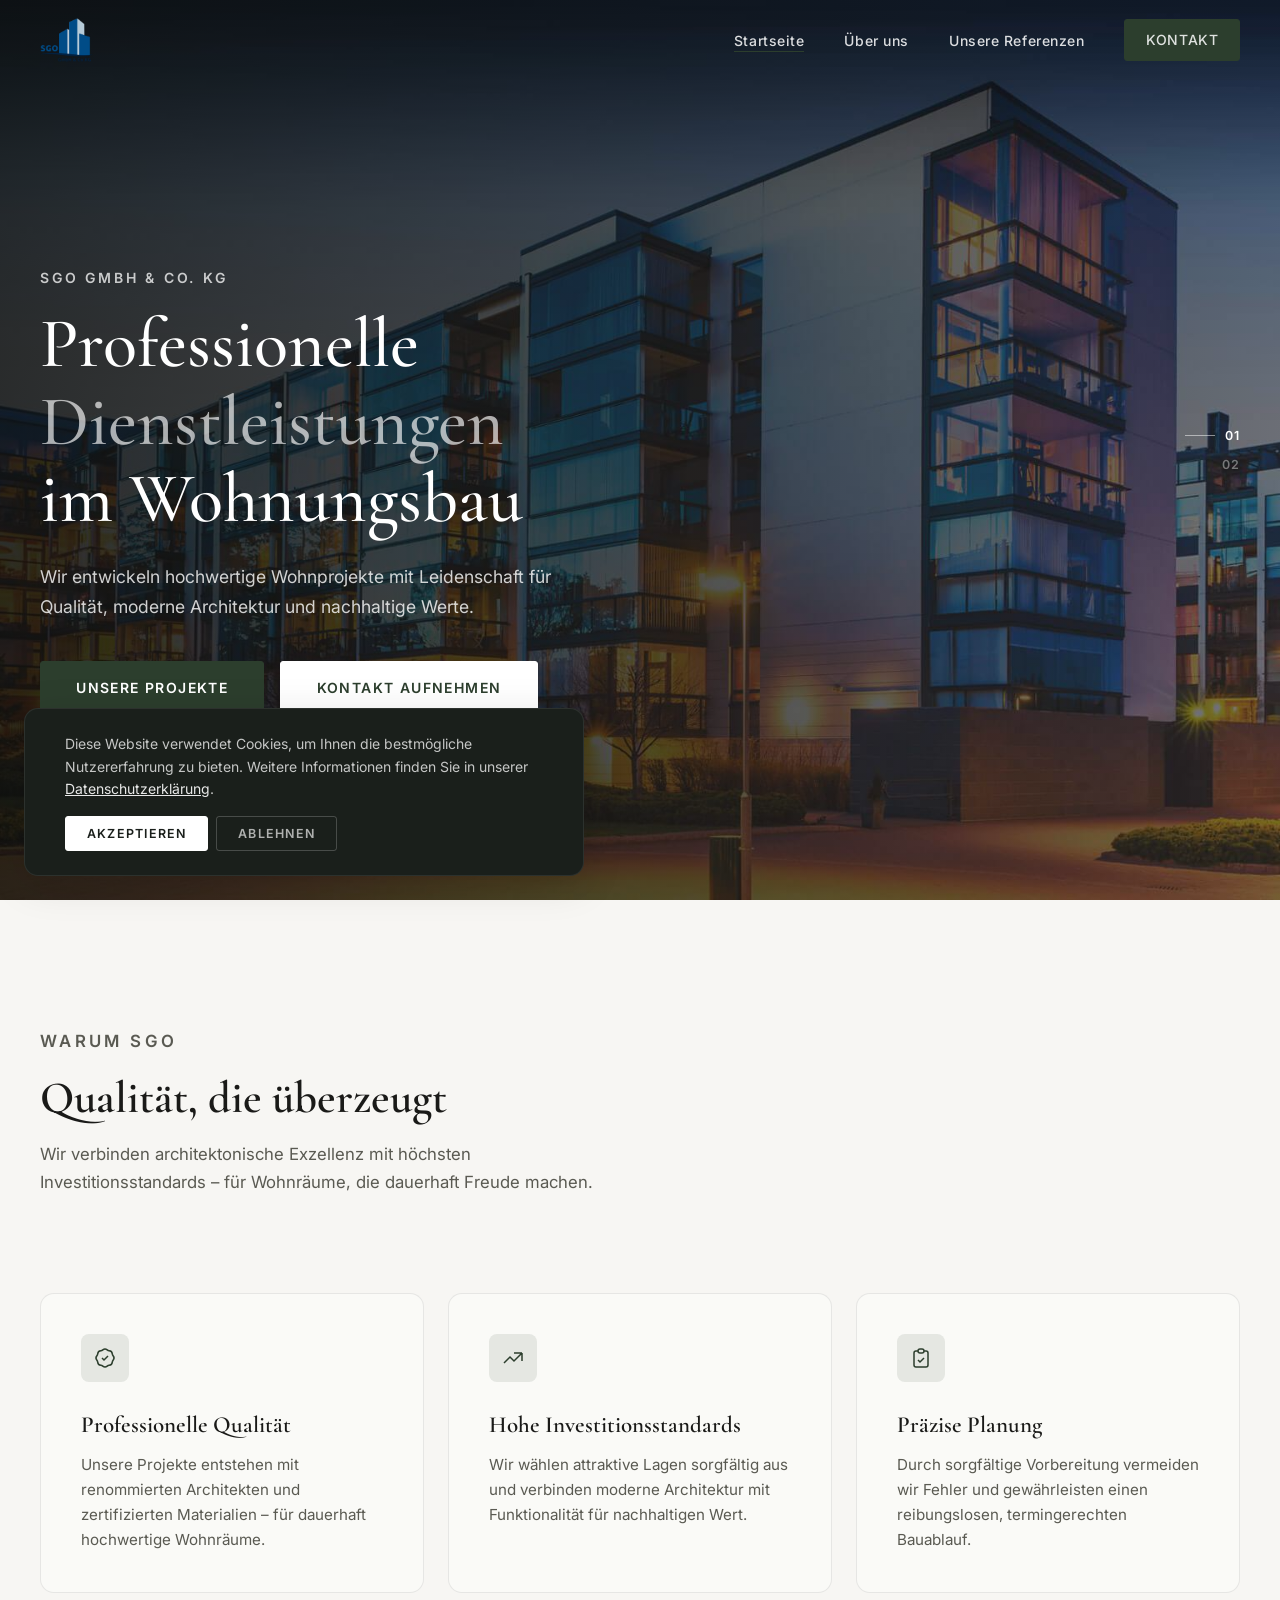
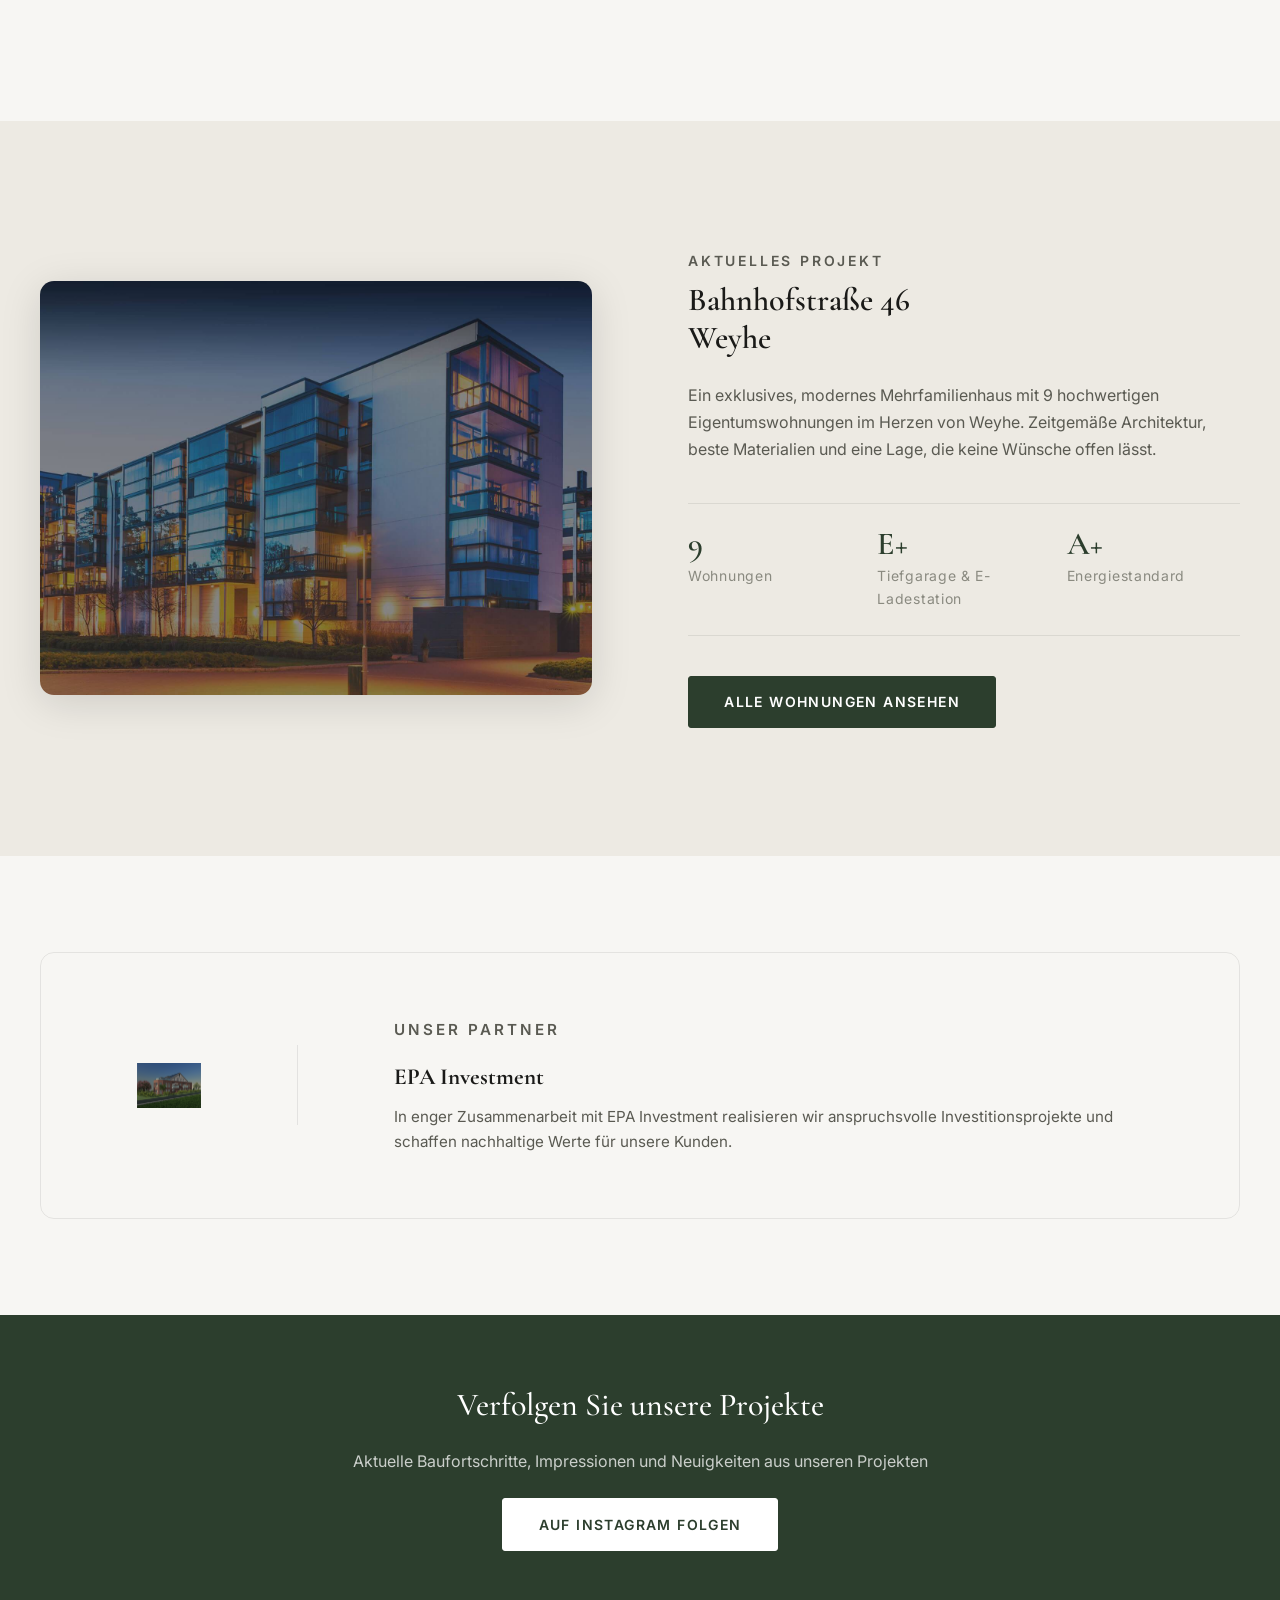
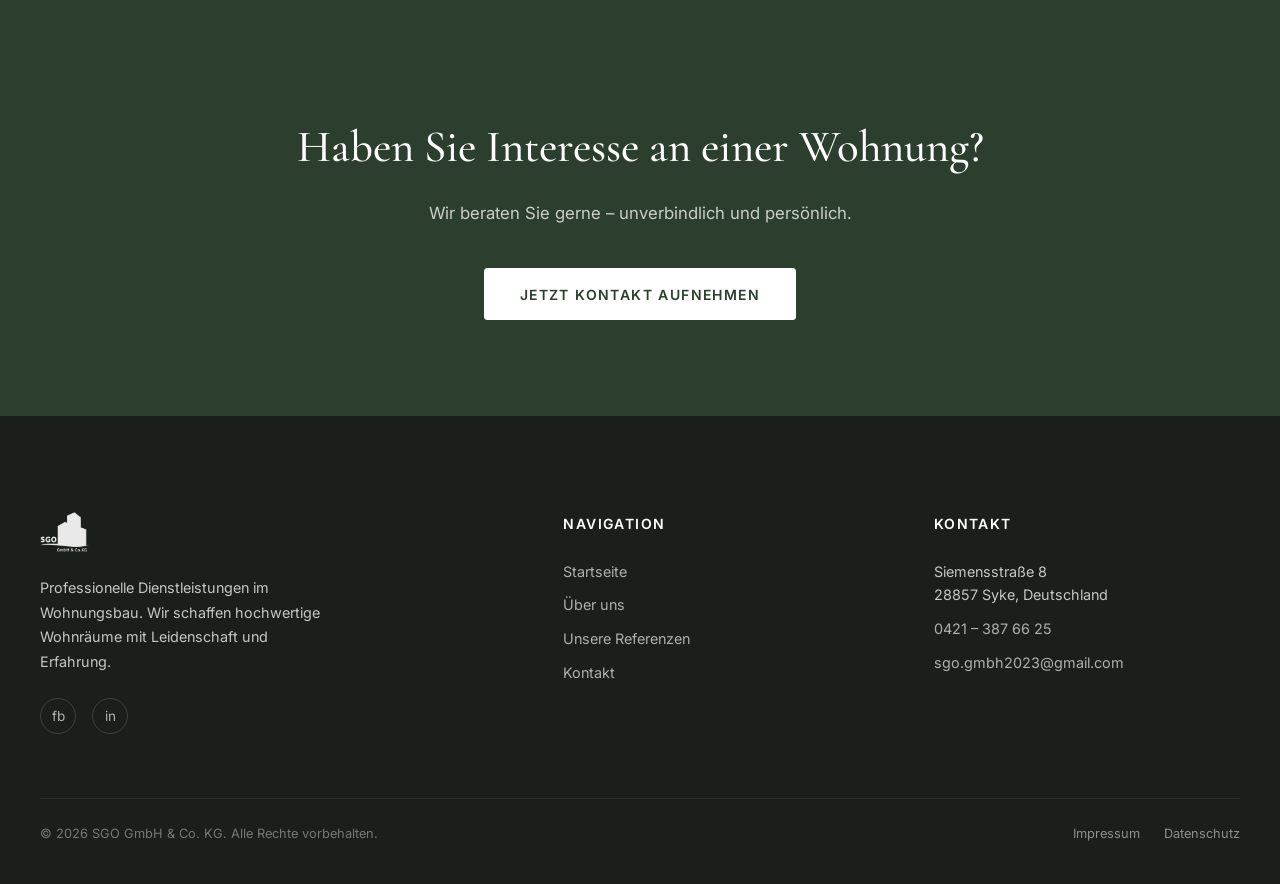
==== index.html @ 07cec940 "init: SGO GmbH static site ready for client preview Migrate WordPress site to HTML/CSS/JS, clean unu" ====
<!DOCTYPE html>
<html lang="de">
<head>
  <meta charset="UTF-8">
  <meta name="viewport" content="width=device-width, initial-scale=1.0">
  <title>SGO GmbH & Co. KG – Professionelle Dienstleistungen im Wohnungsbau</title>
  <meta name="description" content="SGO GmbH & Co. KG – Ihr Partner für professionelle Dienstleistungen im Wohnungsbau. Moderne Wohnprojekte in höchster Qualität. Jetzt informieren.">
  <meta property="og:title" content="SGO GmbH & Co. KG – Wohnungsbau">
  <meta property="og:description" content="Professionelle Dienstleistungen im Wohnungsbau – SGO GmbH & Co. KG aus Syke.">
  <meta property="og:image" content="assets/images/slide-1.jpg">
  <meta property="og:url" content="https://sgogmbh.de/">
  <meta property="og:type" content="website">
  <link rel="preconnect" href="https://fonts.googleapis.com">
  <link rel="preconnect" href="https://fonts.gstatic.com" crossorigin>
  <link href="https://fonts.googleapis.com/css2?family=Cormorant+Garamond:ital,wght@0,400;0,500;0,600;1,400&family=Inter:wght@400;500;600&display=swap" rel="stylesheet">
  <link rel="stylesheet" href="style.css">
</head>
<body>

  <!-- Navigation -->
  <nav class="nav nav--hero" id="nav">
    <div class="nav__inner">
      <a href="index.html" class="nav__logo">
        <img src="assets/logo/sgo-logo.png" alt="SGO GmbH & Co. KG" id="navLogo">
      </a>
      <ul class="nav__links">
        <li><a href="index.html">Startseite</a></li>
        <li><a href="uber-uns.html">Über uns</a></li>
        <li><a href="referenzen.html">Unsere Referenzen</a></li>
        <li><a href="kontakt.html" class="btn btn--primary btn--sm">Kontakt</a></li>
      </ul>
      <button class="nav__burger" id="navBurger" aria-label="Menü öffnen">
        <span></span><span></span><span></span>
      </button>
    </div>
  </nav>

  <!-- Hero -->
  <section class="hero" id="heroSection">
    <div class="hero__slides">
      <div class="hero__slide active">
        <img src="assets/images/slide-1.jpg" alt="SGO GmbH – Wohnungsbau" loading="eager">
      </div>
      <div class="hero__slide">
        <img src="assets/images/slide-2.png" alt="SGO GmbH – Bahnhofstraße 46 Weyhe" loading="eager">
      </div>
    </div>
    <div class="hero__content">
      <p class="eyebrow reveal">SGO GmbH & Co. KG</p>
      <h1 class="reveal reveal--delay-1">Professionelle<br><em>Dienstleistungen</em><br>im Wohnungsbau</h1>
      <p class="hero__sub reveal reveal--delay-2">Wir entwickeln hochwertige Wohnprojekte mit Leidenschaft für Qualität, moderne Architektur und nachhaltige Werte.</p>
      <div class="hero__cta reveal reveal--delay-3">
        <a href="referenzen.html" class="btn btn--primary">Unsere Projekte</a>
        <a href="kontakt.html" class="btn btn--ghost btn--light">Kontakt aufnehmen</a>
      </div>
    </div>
    <div class="hero__slider-nav">
      <div class="hero__slider-row">
        <div class="hero__slider-sep active"></div>
        <button class="hero__slider-btn active" data-slide="0">01</button>
      </div>
      <div class="hero__slider-row">
        <div class="hero__slider-sep"></div>
        <button class="hero__slider-btn" data-slide="1">02</button>
      </div>
    </div>
  </section>

  <!-- Features -->
  <section class="features section">
    <div class="container">
      <div class="section-header reveal">
        <p class="eyebrow">Warum SGO</p>
        <h2>Qualität, die überzeugt</h2>
        <p>Wir verbinden architektonische Exzellenz mit höchsten Investitionsstandards – für Wohnräume, die dauerhaft Freude machen.</p>
      </div>
      <div class="features__grid">
        <div class="feature-card reveal">
          <div class="feature-card__icon">
            <svg viewBox="0 0 24 24"><path d="M9 12l2 2 4-4M7.835 4.697a3.42 3.42 0 001.946-.806 3.42 3.42 0 014.438 0 3.42 3.42 0 001.946.806 3.42 3.42 0 013.138 3.138 3.42 3.42 0 00.806 1.946 3.42 3.42 0 010 4.438 3.42 3.42 0 00-.806 1.946 3.42 3.42 0 01-3.138 3.138 3.42 3.42 0 00-1.946.806 3.42 3.42 0 01-4.438 0 3.42 3.42 0 00-1.946-.806 3.42 3.42 0 01-3.138-3.138 3.42 3.42 0 00-.806-1.946 3.42 3.42 0 010-4.438 3.42 3.42 0 00.806-1.946 3.42 3.42 0 013.138-3.138z"/></svg>
          </div>
          <h3>Professionelle Qualität</h3>
          <p>Unsere Projekte entstehen mit renommierten Architekten und zertifizierten Materialien – für dauerhaft hochwertige Wohnräume.</p>
        </div>
        <div class="feature-card reveal reveal--delay-1">
          <div class="feature-card__icon">
            <svg viewBox="0 0 24 24"><path d="M13 7h8m0 0v8m0-8l-8 8-4-4-6 6"/></svg>
          </div>
          <h3>Hohe Investitionsstandards</h3>
          <p>Wir wählen attraktive Lagen sorgfältig aus und verbinden moderne Architektur mit Funktionalität für nachhaltigen Wert.</p>
        </div>
        <div class="feature-card reveal reveal--delay-2">
          <div class="feature-card__icon">
            <svg viewBox="0 0 24 24"><path d="M9 5H7a2 2 0 00-2 2v12a2 2 0 002 2h10a2 2 0 002-2V7a2 2 0 00-2-2h-2M9 5a2 2 0 002 2h2a2 2 0 002-2M9 5a2 2 0 012-2h2a2 2 0 012 2m-6 9l2 2 4-4"/></svg>
          </div>
          <h3>Präzise Planung</h3>
          <p>Durch sorgfältige Vorbereitung vermeiden wir Fehler und gewährleisten einen reibungslosen, termingerechten Bauablauf.</p>
        </div>
      </div>
    </div>
  </section>

  <!-- Project Highlight -->
  <section class="project-highlight section">
    <div class="container">
      <div class="project-highlight__inner">
        <div class="project-highlight__image reveal reveal--left">
          <img src="assets/images/projekt-hero.jpg" alt="Bahnhofstraße 46, Weyhe – Wohnprojekt" loading="lazy">
        </div>
        <div class="project-highlight__text reveal reveal--right">
          <p class="eyebrow">Aktuelles Projekt</p>
          <h2>Bahnhofstraße 46<br>Weyhe</h2>
          <p>Ein exklusives, modernes Mehrfamilienhaus mit 9 hochwertigen Eigentumswohnungen im Herzen von Weyhe. Zeitgemäße Architektur, beste Materialien und eine Lage, die keine Wünsche offen lässt.</p>
          <div class="project-stats">
            <div>
              <div class="project-stat__value">9</div>
              <div class="project-stat__label">Wohnungen</div>
            </div>
            <div>
              <div class="project-stat__value">E+</div>
              <div class="project-stat__label">Tiefgarage & E-Ladestation</div>
            </div>
            <div>
              <div class="project-stat__value">A+</div>
              <div class="project-stat__label">Energiestandard</div>
            </div>
          </div>
          <a href="referenzen.html" class="btn btn--primary">Alle Wohnungen ansehen</a>
        </div>
      </div>
    </div>
  </section>

  <!-- Partner -->
  <section class="partner">
    <div class="container">
      <div class="partner__inner reveal">
        <div class="partner__logo">
          <img src="assets/images/partner-epa.png" alt="EPA Investment – Partner von SGO GmbH" loading="lazy">
        </div>
        <div class="partner__divider"></div>
        <div class="partner__text">
          <p class="eyebrow">Unser Partner</p>
          <h3>EPA Investment</h3>
          <p>In enger Zusammenarbeit mit EPA Investment realisieren wir anspruchsvolle Investitionsprojekte und schaffen nachhaltige Werte für unsere Kunden.</p>
        </div>
      </div>
    </div>
  </section>

  <!-- Instagram CTA -->
  <section class="instagram-cta">
    <div class="container">
      <h3>Verfolgen Sie unsere Projekte</h3>
      <p>Aktuelle Baufortschritte, Impressionen und Neuigkeiten aus unseren Projekten</p>
      <a href="https://www.instagram.com/sgo_gmbh/" target="_blank" rel="noopener noreferrer" class="btn btn--light">Auf Instagram folgen</a>
    </div>
  </section>

  <!-- CTA Banner -->
  <section class="cta-banner">
    <div class="container">
      <h2>Haben Sie Interesse an einer Wohnung?</h2>
      <p>Wir beraten Sie gerne – unverbindlich und persönlich.</p>
      <a href="kontakt.html" class="btn btn--light">Jetzt Kontakt aufnehmen</a>
    </div>
  </section>

  <!-- Footer -->
  <footer class="footer">
    <div class="container">
      <div class="footer__inner">
        <div>
          <div class="footer__logo">
            <img src="assets/logo/sgo-logo.png" alt="SGO GmbH & Co. KG">
          </div>
          <p class="footer__about">Professionelle Dienstleistungen im Wohnungsbau. Wir schaffen hochwertige Wohnräume mit Leidenschaft und Erfahrung.</p>
          <div class="footer__social">
            <a href="https://www.facebook.com/profile.php?id=61589733896285" target="_blank" rel="noopener noreferrer" aria-label="Facebook">fb</a>
            <a href="https://www.instagram.com/sgo_gmbh/" target="_blank" rel="noopener noreferrer" aria-label="Instagram">in</a>
          </div>
        </div>
        <div class="footer__col">
          <h4>Navigation</h4>
          <nav class="footer__nav">
            <a href="index.html">Startseite</a>
            <a href="uber-uns.html">Über uns</a>
            <a href="referenzen.html">Unsere Referenzen</a>
            <a href="kontakt.html">Kontakt</a>
          </nav>
        </div>
        <div class="footer__col">
          <h4>Kontakt</h4>
          <ul class="footer__contact-list">
            <li>Siemensstraße 8<br>28857 Syke, Deutschland</li>
            <li><a href="tel:+494213876625">0421 – 387 66 25</a></li>
            <li><a href="mailto:sgo.gmbh2023@gmail.com">sgo.gmbh2023@gmail.com</a></li>
          </ul>
        </div>
      </div>
      <div class="footer__bottom">
        <span>© 2026 SGO GmbH & Co. KG. Alle Rechte vorbehalten.</span>
        <div class="footer__legal">
          <a href="impressum.html">Impressum</a>
          <a href="datenschutz.html">Datenschutz</a>
        </div>
      </div>
    </div>
  </footer>

  <!-- Cookie Banner -->
  <div class="cookie-banner" id="cookieBanner" role="dialog" aria-label="Cookie-Einstellungen">
    <p>Diese Website verwendet Cookies, um Ihnen die bestmögliche Nutzererfahrung zu bieten. Weitere Informationen finden Sie in unserer <a href="datenschutz.html">Datenschutzerklärung</a>.</p>
    <div class="cookie-banner__btns">
      <button class="btn btn--sm cookie-accept" id="cookieAccept">Akzeptieren</button>
      <button class="btn btn--sm cookie-decline" id="cookieDecline">Ablehnen</button>
    </div>
  </div>

  <script src="app.js"></script>
</body>
</html>
---- style.css ----
/* ============================================================
   SGO GmbH & Co. KG — Design System
   ============================================================ */

/* --- Tokens --- */
:root {
  /* Colors */
  --bg-primary: #F7F6F3;
  --bg-secondary: #EDEAE3;
  --bg-card: #FAFAF7;
  --accent: #2C3E2D;
  --accent-light: #3D5240;
  --accent-dark: #1E2C1F;
  --accent-glow: rgba(44, 62, 45, 0.10);
  --text-primary: #1A1A18;
  --text-secondary: #5A5A52;
  --text-muted: #8A8A80;
  --border: rgba(0,0,0,0.08);
  --border-accent: rgba(44,62,45,0.25);

  /* Typography */
  --font-heading: 'Cormorant Garamond', Georgia, serif;
  --font-body: 'Inter', system-ui, sans-serif;

  /* Spacing */
  --space-xs: 0.5rem;
  --space-sm: 1rem;
  --space-md: 1.5rem;
  --space-lg: 2.5rem;
  --space-xl: 4rem;
  --space-2xl: 6rem;
  --space-3xl: 8rem;

  /* Typography scale */
  --fs-hero: clamp(2.4rem, 5.5vw, 4.8rem);
  --fs-h1: clamp(1.9rem, 3.5vw, 3.2rem);
  --fs-h2: clamp(1.5rem, 2.5vw, 2.4rem);
  --fs-h3: clamp(1.1rem, 1.8vw, 1.5rem);
  --fs-body: 1rem;
  --fs-small: 0.875rem;
  --ls-wide: 0.1em;
  --ls-wider: 0.2em;

  /* Layout */
  --max-width: 1280px;
  --nav-height: 80px;

  /* Radius */
  --radius-sm: 3px;
  --radius-md: 8px;
  --radius-lg: 14px;
  --radius-xl: 20px;

  /* Shadows */
  --shadow-sm: 0 2px 8px rgba(0,0,0,0.06);
  --shadow-md: 0 4px 20px rgba(0,0,0,0.10);
  --shadow-lg: 0 8px 40px rgba(0,0,0,0.13);

  /* Transitions */
  --t-fast: 0.15s ease;
  --t-normal: 0.3s ease;
  --t-slow: 0.5s ease;
  --t-spring: 0.6s cubic-bezier(0.34, 1.56, 0.64, 1);
}

/* --- Reset & Base --- */
*, *::before, *::after { margin: 0; padding: 0; box-sizing: border-box; }
html {
  scroll-behavior: smooth;
  scroll-padding-top: var(--nav-height);
  font-size: 16px;
  overflow-x: hidden;
}
body {
  font-family: var(--font-body);
  background: var(--bg-primary);
  color: var(--text-primary);
  line-height: 1.65;
  -webkit-font-smoothing: antialiased;
}
img, video { max-width: 100%; display: block; }
a { color: inherit; text-decoration: none; }
ul { list-style: none; }
button { font-family: inherit; border: none; background: none; cursor: pointer; }
input, textarea, select { font-family: inherit; outline: none; }

/* --- Layout --- */
.container {
  max-width: var(--max-width);
  margin: 0 auto;
  padding: 0 var(--space-lg);
}
@media (max-width: 768px) { .container { padding: 0 var(--space-sm); } }

.section { padding: var(--space-3xl) 0; }
@media (max-width: 768px) { .section { padding: var(--space-2xl) 0; } }

.eyebrow {
  font-size: var(--fs-small);
  font-weight: 600;
  letter-spacing: var(--ls-wider);
  text-transform: uppercase;
  color: var(--accent);
  margin-bottom: var(--space-sm);
}

.section-header { margin-bottom: var(--space-2xl); }
.section-header h2 {
  font-family: var(--font-heading);
  font-size: var(--fs-h1);
  font-weight: 600;
  line-height: 1.2;
  margin-bottom: var(--space-sm);
  color: var(--text-primary);
}
.section-header p {
  color: var(--text-secondary);
  max-width: 600px;
  font-size: 1.05rem;
}

/* --- Buttons --- */
.btn {
  display: inline-flex;
  align-items: center;
  gap: 0.5rem;
  padding: 0.85rem 2.2rem;
  border-radius: var(--radius-sm);
  font-family: var(--font-body);
  font-weight: 600;
  font-size: var(--fs-small);
  letter-spacing: var(--ls-wide);
  text-decoration: none;
  border: 1.5px solid transparent;
  cursor: pointer;
  transition: all var(--t-normal);
  text-transform: uppercase;
}
.btn--primary { background: var(--accent); color: #fff; border-color: var(--accent); }
.btn--primary:hover { background: var(--accent-light); border-color: var(--accent-light); transform: translateY(-2px); box-shadow: var(--shadow-md); }
.btn--ghost { background: transparent; color: var(--text-primary); border-color: var(--border); }
.btn--ghost:hover { border-color: var(--accent); color: var(--accent); }
.btn--outline { background: transparent; color: var(--accent); border-color: var(--accent); }
.btn--outline:hover { background: var(--accent); color: #fff; }
.btn--sm { padding: 0.55rem 1.3rem; font-size: 0.8rem; }
.btn--full { width: 100%; justify-content: center; }
.btn--light { background: #fff; color: var(--accent); border-color: #fff; }
.btn--light:hover { background: var(--bg-secondary); }

/* ============================================================
   NAVIGATION
   ============================================================ */
.nav {
  position: fixed;
  top: 0; left: 0; right: 0;
  height: var(--nav-height);
  z-index: 1000;
  transition: background var(--t-normal), box-shadow var(--t-normal);
}
.nav--scrolled {
  background: rgba(247, 246, 243, 0.97);
  backdrop-filter: blur(12px);
  box-shadow: 0 1px 0 var(--border), var(--shadow-sm);
}
.nav__inner {
  max-width: var(--max-width);
  margin: 0 auto;
  padding: 0 var(--space-lg);
  height: 100%;
  display: flex;
  align-items: center;
  justify-content: space-between;
}
@media (max-width: 768px) { .nav__inner { padding: 0 var(--space-sm); } }

.nav__logo {
  display: flex;
  align-items: center;
  flex-shrink: 0;
}
.nav__logo img {
  height: 44px;
  width: auto;
  object-fit: contain;
}

.nav__links {
  display: flex;
  align-items: center;
  gap: var(--space-lg);
}
.nav__links a {
  font-size: var(--fs-small);
  font-weight: 500;
  letter-spacing: 0.04em;
  color: var(--text-secondary);
  transition: color var(--t-fast);
  position: relative;
}
.nav__links a::after {
  content: '';
  position: absolute;
  bottom: -3px; left: 0; right: 0;
  height: 1px;
  background: var(--accent);
  transform: scaleX(0);
  transition: transform var(--t-normal);
}
.nav__links a:hover { color: var(--accent); }
.nav__links a:hover::after,
.nav__links a.active::after { transform: scaleX(1); }
.nav__links a.active { color: var(--accent); }
.nav__links .btn { color: #fff; }
.nav__links .btn::after { display: none; }

/* Nav — hero variant (transparent) */
.nav--hero .nav__logo img { filter: none; }
.nav--hero.nav--scrolled .nav__logo img { filter: none; }
.nav--hero .nav__links a { color: rgba(255,255,255,0.85); }
.nav--hero .nav__links a:hover { color: #fff; }
.nav--hero.nav--scrolled .nav__links a { color: var(--text-secondary); }
.nav--hero.nav--scrolled .nav__links a:hover { color: var(--accent); }

.nav__burger {
  display: none;
  flex-direction: column;
  gap: 5px;
  width: 32px;
  cursor: pointer;
  padding: 4px 0;
}
.nav__burger span {
  display: block;
  height: 2px;
  background: var(--text-primary);
  border-radius: 2px;
  transition: all var(--t-normal);
}
.nav--hero .nav__burger span { background: #fff; }
.nav--hero.nav--scrolled .nav__burger span { background: var(--text-primary); }

.nav__burger.active span:nth-child(1) { transform: translateY(7px) rotate(45deg); }
.nav__burger.active span:nth-child(2) { opacity: 0; }
.nav__burger.active span:nth-child(3) { transform: translateY(-7px) rotate(-45deg); }

@media (max-width: 900px) {
  .nav__burger { display: flex; }
  .nav__links {
    display: none;
    position: fixed;
    top: var(--nav-height);
    left: 0; right: 0;
    background: var(--bg-primary);
    flex-direction: column;
    gap: 0;
    padding: var(--space-md) 0 var(--space-lg);
    border-top: 1px solid var(--border);
    box-shadow: var(--shadow-lg);
  }
  .nav__links.open { display: flex; }
  .nav__links li { width: 100%; }
  .nav__links a {
    display: block;
    padding: 0.9rem var(--space-lg);
    color: var(--text-primary);
    font-size: 1rem;
    border-bottom: 1px solid var(--border);
  }
  .nav__links a::after { display: none; }
  .nav__links li:last-child a { border-bottom: none; }
  .nav__links .btn {
    margin: var(--space-sm) var(--space-lg) 0;
    width: calc(100% - var(--space-lg) * 2);
    text-align: center;
  }
}

/* ============================================================
   HERO
   ============================================================ */
.hero {
  position: relative;
  min-height: 100svh;
  display: flex;
  align-items: center;
  overflow: hidden;
}
.hero__bg {
  position: absolute;
  inset: 0;
  z-index: 0;
}
.hero__bg img {
  width: 100%;
  height: 100%;
  object-fit: cover;
  object-position: center;
}
.hero__bg::after {
  content: '';
  position: absolute;
  inset: 0;
  background: linear-gradient(
    to right,
    rgba(10,12,10,0.75) 0%,
    rgba(10,12,10,0.45) 55%,
    rgba(10,12,10,0.15) 100%
  );
}

/* Slider */
.hero__slides {
  position: absolute;
  inset: 0;
  z-index: 0;
}
.hero__slide {
  position: absolute;
  inset: 0;
  opacity: 0;
  transition: opacity 1s ease;
  pointer-events: none;
}
.hero__slide.active {
  opacity: 1;
  pointer-events: auto;
}
.hero__slide img {
  width: 100%;
  height: 100%;
  object-fit: cover;
  object-position: center;
}
.hero__slide::after {
  content: '';
  position: absolute;
  inset: 0;
  background: linear-gradient(
    to right,
    rgba(10,12,10,0.72) 0%,
    rgba(10,12,10,0.42) 55%,
    rgba(10,12,10,0.12) 100%
  );
}

/* Slider nav (01 / 02) — right side, vertically centered */
.hero__slider-nav {
  position: absolute;
  right: var(--space-lg);
  top: 50%;
  transform: translateY(-50%);
  z-index: 2;
  display: flex;
  flex-direction: column;
  align-items: flex-end;
  gap: 14px;
}
@media (max-width: 768px) {
  .hero__slider-nav {
    right: var(--space-sm);
    top: auto;
    bottom: var(--space-lg);
    transform: none;
  }
}
.hero__slider-row {
  display: flex;
  align-items: center;
  gap: 10px;
}
.hero__slider-btn {
  font-family: var(--font-body);
  font-size: 0.78rem;
  font-weight: 600;
  letter-spacing: 0.1em;
  color: rgba(255,255,255,0.4);
  background: none;
  border: none;
  cursor: pointer;
  padding: 0;
  transition: color var(--t-normal);
}
.hero__slider-btn.active {
  color: #fff;
}
.hero__slider-btn:hover { color: rgba(255,255,255,0.8); }

.hero__slider-sep {
  width: 30px;
  height: 1px;
  background: rgba(255,255,255,0.5);
  opacity: 0;
  transition: opacity var(--t-normal);
}
.hero__slider-sep.active {
  opacity: 1;
}
.hero__content {
  position: relative;
  z-index: 1;
  max-width: var(--max-width);
  margin: 0 auto;
  padding: calc(var(--nav-height) + var(--space-xl)) var(--space-lg) var(--space-xl);
  width: 100%;
}
.hero__content .eyebrow { color: rgba(255,255,255,0.75); }
.hero__content h1 {
  font-family: var(--font-heading);
  font-size: var(--fs-hero);
  font-weight: 500;
  line-height: 1.1;
  color: #fff;
  max-width: 700px;
  margin-bottom: var(--space-md);
}
.hero__content h1 em {
  font-style: normal;
  color: rgba(255,255,255,0.65);
}
.hero__sub {
  color: rgba(255,255,255,0.80);
  font-size: 1.1rem;
  max-width: 520px;
  margin-bottom: var(--space-lg);
  line-height: 1.7;
}
.hero__cta { display: flex; gap: var(--space-sm); flex-wrap: wrap; }

/* Hero — inner pages (smaller) */
.hero--inner {
  min-height: 42vh;
  align-items: flex-end;
}
.hero--inner .hero__content {
  padding-top: var(--space-lg);
  padding-bottom: var(--space-2xl);
}
.hero--inner h1 { font-size: var(--fs-h1); color: #fff; }
.hero--inner .eyebrow { color: rgba(255,255,255,0.75); }
.hero--inner .hero__sub { color: rgba(255,255,255,0.82); }

/* Hero — text only (no image bg) */
.hero--light {
  background: var(--bg-secondary);
  min-height: 36vh;
  align-items: flex-end;
}
.hero--light .hero__content h1,
.hero--light .hero__content .eyebrow { color: var(--text-primary); }
.hero--light .hero__content .eyebrow { color: var(--accent); }
.hero--light .hero__sub { color: var(--text-secondary); }

@media (max-width: 768px) {
  .hero__content { padding: calc(var(--nav-height) + var(--space-lg)) var(--space-sm) var(--space-xl); }
  .hero__bg::after {
    background: rgba(10,12,10,0.60);
  }
}

/* ============================================================
   FEATURES / VALUES GRID
   ============================================================ */
.features { background: var(--bg-primary); }
.features__grid {
  display: grid;
  grid-template-columns: repeat(3, 1fr);
  gap: var(--space-md);
}
@media (max-width: 900px) { .features__grid { grid-template-columns: 1fr; gap: var(--space-sm); } }

.feature-card {
  background: var(--bg-card);
  border: 1px solid var(--border);
  border-radius: var(--radius-lg);
  padding: var(--space-lg);
  transition: box-shadow var(--t-normal), transform var(--t-normal);
}
.feature-card:hover { box-shadow: var(--shadow-md); transform: translateY(-3px); }
.feature-card__icon {
  width: 48px;
  height: 48px;
  background: var(--accent-glow);
  border-radius: var(--radius-md);
  display: flex;
  align-items: center;
  justify-content: center;
  margin-bottom: var(--space-md);
  color: var(--accent);
}
.feature-card__icon svg { width: 24px; height: 24px; stroke: currentColor; fill: none; stroke-width: 1.5; }
.feature-card h3 {
  font-family: var(--font-heading);
  font-size: var(--fs-h3);
  font-weight: 600;
  margin-bottom: var(--space-xs);
  color: var(--text-primary);
}
.feature-card p { color: var(--text-secondary); font-size: 0.95rem; line-height: 1.65; }

/* ============================================================
   PROJECT HIGHLIGHT
   ============================================================ */
.project-highlight { background: var(--bg-secondary); }
.project-highlight__inner {
  display: grid;
  grid-template-columns: 1fr 1fr;
  gap: var(--space-2xl);
  align-items: center;
}
@media (max-width: 900px) { .project-highlight__inner { grid-template-columns: 1fr; } }

.project-highlight__image {
  border-radius: var(--radius-lg);
  overflow: hidden;
  box-shadow: var(--shadow-lg);
  aspect-ratio: 4/3;
}
.project-highlight__image img {
  width: 100%;
  height: 100%;
  object-fit: cover;
  transition: transform 0.7s ease;
}
.project-highlight__image:hover img { transform: scale(1.03); }

.project-highlight__text .eyebrow { margin-bottom: var(--space-xs); }
.project-highlight__text h2 {
  font-family: var(--font-heading);
  font-size: var(--fs-h2);
  font-weight: 600;
  margin-bottom: var(--space-md);
  line-height: 1.2;
}
.project-highlight__text p {
  color: var(--text-secondary);
  margin-bottom: var(--space-md);
  line-height: 1.7;
}

.project-stats {
  display: grid;
  grid-template-columns: repeat(3, 1fr);
  gap: var(--space-sm);
  margin: var(--space-lg) 0;
  padding: var(--space-md) 0;
  border-top: 1px solid var(--border);
  border-bottom: 1px solid var(--border);
}
.project-stat__value {
  font-family: var(--font-heading);
  font-size: 2rem;
  font-weight: 600;
  color: var(--accent);
  line-height: 1;
  margin-bottom: 4px;
}
.project-stat__label {
  font-size: var(--fs-small);
  color: var(--text-muted);
  letter-spacing: 0.05em;
}

/* ============================================================
   PARTNER SECTION
   ============================================================ */
.partner { background: var(--bg-primary); padding: var(--space-2xl) 0; }
.partner__inner {
  display: flex;
  align-items: center;
  gap: var(--space-2xl);
  border: 1px solid var(--border);
  border-radius: var(--radius-lg);
  padding: var(--space-xl) var(--space-2xl);
}
@media (max-width: 768px) {
  .partner__inner { flex-direction: column; padding: var(--space-lg); gap: var(--space-lg); text-align: center; }
}
.partner__logo img { height: 64px; width: auto; object-fit: contain; }
.partner__divider { width: 1px; height: 80px; background: var(--border); flex-shrink: 0; }
@media (max-width: 768px) { .partner__divider { width: 80px; height: 1px; } }
.partner__text h3 {
  font-family: var(--font-heading);
  font-size: var(--fs-h3);
  margin-bottom: var(--space-xs);
}
.partner__text p { color: var(--text-secondary); font-size: 0.95rem; }

/* ============================================================
   INSTAGRAM CTA
   ============================================================ */
.instagram-cta {
  background: var(--accent);
  padding: var(--space-xl) 0;
  text-align: center;
}
.instagram-cta h3 {
  font-family: var(--font-heading);
  font-size: var(--fs-h2);
  color: #fff;
  margin-bottom: var(--space-sm);
  font-weight: 500;
}
.instagram-cta p { color: rgba(255,255,255,0.75); margin-bottom: var(--space-md); }
.instagram-cta .btn--light:hover { transform: translateY(-2px); }

/* ============================================================
   REFERENZEN — WOHNUNGEN GRID
   ============================================================ */
.wohnungen { background: var(--bg-primary); }
.wohnungen__grid {
  display: grid;
  grid-template-columns: repeat(3, 1fr);
  gap: var(--space-md);
}
@media (max-width: 1100px) { .wohnungen__grid { grid-template-columns: repeat(2, 1fr); } }
@media (max-width: 600px) { .wohnungen__grid { grid-template-columns: 1fr; } }

.wohnung-card {
  background: var(--bg-card);
  border: 1px solid var(--border);
  border-radius: var(--radius-lg);
  overflow: hidden;
  transition: box-shadow var(--t-normal), transform var(--t-normal);
  cursor: pointer;
}
.wohnung-card:hover { box-shadow: var(--shadow-lg); transform: translateY(-4px); }

.wohnung-card__image {
  aspect-ratio: 4/3;
  overflow: hidden;
  background: var(--bg-secondary);
}
.wohnung-card__image img {
  width: 100%;
  height: 100%;
  object-fit: cover;
  transition: transform 0.5s ease;
}
.wohnung-card:hover .wohnung-card__image img { transform: scale(1.05); }

.wohnung-card__body { padding: var(--space-md); }
.wohnung-card__nr {
  font-size: 0.75rem;
  font-weight: 600;
  letter-spacing: var(--ls-wider);
  text-transform: uppercase;
  color: var(--accent);
  margin-bottom: 4px;
}
.wohnung-card__title {
  font-family: var(--font-heading);
  font-size: 1.3rem;
  font-weight: 600;
  margin-bottom: var(--space-xs);
}
.wohnung-card__status {
  font-size: var(--fs-small);
  color: var(--text-muted);
  margin-bottom: var(--space-md);
}
.wohnung-card__footer {
  display: flex;
  align-items: center;
  justify-content: space-between;
  padding-top: var(--space-sm);
  border-top: 1px solid var(--border);
}
.wohnung-card__price {
  font-family: var(--font-heading);
  font-size: 1.1rem;
  font-weight: 600;
  color: var(--text-primary);
}

/* ============================================================
   MODAL
   ============================================================ */
.modal-overlay {
  display: none;
  position: fixed;
  inset: 0;
  background: rgba(10,12,10,0.65);
  backdrop-filter: blur(6px);
  z-index: 2000;
  align-items: center;
  justify-content: center;
  padding: var(--space-md);
}
.modal-overlay.open { display: flex; }

.modal {
  background: var(--bg-card);
  border-radius: var(--radius-xl);
  max-width: 680px;
  width: 100%;
  max-height: 90vh;
  overflow-y: auto;
  position: relative;
  box-shadow: var(--shadow-lg);
}
.modal__close {
  position: absolute;
  top: var(--space-sm);
  right: var(--space-sm);
  width: 36px;
  height: 36px;
  background: var(--bg-secondary);
  border-radius: 50%;
  display: flex;
  align-items: center;
  justify-content: center;
  cursor: pointer;
  transition: background var(--t-fast);
  z-index: 1;
  font-size: 1.2rem;
  color: var(--text-secondary);
}
.modal__close:hover { background: var(--border); }

.modal__image {
  border-radius: var(--radius-xl) var(--radius-xl) 0 0;
  overflow: hidden;
  background: var(--bg-secondary);
}
.modal__image img { width: 100%; height: auto; display: block; }
.modal__body { padding: var(--space-lg); }
.modal__nr {
  font-size: var(--fs-small);
  font-weight: 600;
  letter-spacing: var(--ls-wider);
  text-transform: uppercase;
  color: var(--accent);
  margin-bottom: 4px;
}
.modal__title {
  font-family: var(--font-heading);
  font-size: var(--fs-h2);
  font-weight: 600;
  margin-bottom: var(--space-md);
}
.modal__meta {
  display: grid;
  grid-template-columns: repeat(2, 1fr);
  gap: var(--space-sm);
  margin-bottom: var(--space-md);
  padding-bottom: var(--space-md);
  border-bottom: 1px solid var(--border);
}
.modal__meta-item label {
  display: block;
  font-size: var(--fs-small);
  color: var(--text-muted);
  margin-bottom: 2px;
}
.modal__meta-item span {
  font-weight: 600;
  color: var(--text-primary);
}
.modal__desc { color: var(--text-secondary); line-height: 1.7; margin-bottom: var(--space-md); }
.modal__cta { display: flex; gap: var(--space-sm); flex-wrap: wrap; }

/* ============================================================
   ÜBER UNS — VALUES
   ============================================================ */
.values__grid {
  display: grid;
  grid-template-columns: repeat(2, 1fr);
  gap: var(--space-md);
}
@media (max-width: 768px) { .values__grid { grid-template-columns: 1fr; } }

.value-item {
  padding: var(--space-lg);
  border-left: 3px solid var(--accent);
  background: var(--bg-card);
  border-radius: 0 var(--radius-md) var(--radius-md) 0;
}
.value-item h3 {
  font-family: var(--font-heading);
  font-size: 1.25rem;
  font-weight: 600;
  margin-bottom: var(--space-xs);
}
.value-item p { color: var(--text-secondary); font-size: 0.95rem; line-height: 1.65; }

/* Team section */
.team { background: var(--bg-secondary); }
.team__inner {
  display: grid;
  grid-template-columns: 1fr 1fr;
  gap: var(--space-2xl);
  align-items: center;
}
@media (max-width: 900px) { .team__inner { grid-template-columns: 1fr; } }
.team__image {
  border-radius: var(--radius-lg);
  overflow: hidden;
  box-shadow: var(--shadow-lg);
}
.team__image img { width: 100%; height: 480px; object-fit: cover; }
@media (max-width: 768px) { .team__image img { height: 320px; } }
.team__text h2 {
  font-family: var(--font-heading);
  font-size: var(--fs-h2);
  font-weight: 600;
  margin-bottom: var(--space-md);
}
.team__text p { color: var(--text-secondary); margin-bottom: var(--space-sm); line-height: 1.75; }

/* ============================================================
   KONTAKT
   ============================================================ */
.kontakt__inner {
  display: grid;
  grid-template-columns: 1fr 1.4fr;
  gap: var(--space-2xl);
  align-items: start;
}
@media (max-width: 900px) { .kontakt__inner { grid-template-columns: 1fr; } }

.kontakt__info h2 {
  font-family: var(--font-heading);
  font-size: var(--fs-h2);
  font-weight: 600;
  margin-bottom: var(--space-md);
}
.kontakt__info p { color: var(--text-secondary); margin-bottom: var(--space-lg); line-height: 1.7; }

.contact-list { display: flex; flex-direction: column; gap: var(--space-md); }
.contact-item { display: flex; gap: var(--space-sm); align-items: flex-start; }
.contact-item__icon {
  width: 42px;
  height: 42px;
  background: var(--accent-glow);
  border-radius: var(--radius-md);
  display: flex;
  align-items: center;
  justify-content: center;
  flex-shrink: 0;
  color: var(--accent);
}
.contact-item__icon svg { width: 20px; height: 20px; stroke: currentColor; fill: none; stroke-width: 1.5; }
.contact-item__text label {
  display: block;
  font-size: var(--fs-small);
  color: var(--text-muted);
  margin-bottom: 2px;
}
.contact-item__text a,
.contact-item__text span {
  font-weight: 500;
  color: var(--text-primary);
  font-size: 0.95rem;
}
.contact-item__text a:hover { color: var(--accent); }

/* Form */
.form { display: flex; flex-direction: column; gap: var(--space-md); }
.form__row { display: grid; grid-template-columns: 1fr 1fr; gap: var(--space-sm); }
@media (max-width: 600px) { .form__row { grid-template-columns: 1fr; } }
.form__group { display: flex; flex-direction: column; gap: 6px; }
.form__group label {
  font-size: var(--fs-small);
  font-weight: 500;
  color: var(--text-secondary);
  letter-spacing: 0.03em;
}
.form__group input,
.form__group textarea {
  padding: 0.8rem 1rem;
  border: 1.5px solid var(--border);
  border-radius: var(--radius-md);
  background: var(--bg-card);
  color: var(--text-primary);
  font-size: var(--fs-body);
  transition: border-color var(--t-fast), box-shadow var(--t-fast);
}
.form__group input:focus,
.form__group textarea:focus {
  border-color: var(--accent);
  box-shadow: 0 0 0 3px var(--accent-glow);
}
.form__group textarea { resize: vertical; min-height: 140px; }
.form__status { font-size: var(--fs-small); margin-top: 4px; }
.form__status--success { color: #2d7a45; }
.form__status--error { color: #c0392b; }

/* ============================================================
   CTA BANNER
   ============================================================ */
.cta-banner {
  background: var(--accent);
  padding: var(--space-2xl) 0;
  text-align: center;
}
.cta-banner h2 {
  font-family: var(--font-heading);
  font-size: var(--fs-h1);
  color: #fff;
  font-weight: 500;
  margin-bottom: var(--space-sm);
}
.cta-banner p { color: rgba(255,255,255,0.75); margin-bottom: var(--space-lg); font-size: 1.05rem; }
.cta-banner .btn--light:hover { transform: translateY(-2px); }

/* ============================================================
   FOOTER
   ============================================================ */
.footer {
  background: #1A1F1B;
  color: rgba(255,255,255,0.75);
  padding: var(--space-2xl) 0 var(--space-lg);
}
.footer__inner {
  display: grid;
  grid-template-columns: 1.5fr 1fr 1fr;
  gap: var(--space-xl);
  margin-bottom: var(--space-xl);
}
@media (max-width: 900px) { .footer__inner { grid-template-columns: 1fr 1fr; } }
@media (max-width: 600px) { .footer__inner { grid-template-columns: 1fr; gap: var(--space-lg); } }

.footer__logo { margin-bottom: var(--space-md); }
.footer__logo img { height: 40px; width: auto; filter: brightness(0) invert(1); opacity: 0.9; }
.footer__about { font-size: 0.9rem; line-height: 1.7; max-width: 280px; }
.footer__social { display: flex; gap: var(--space-sm); margin-top: var(--space-md); }
.footer__social a {
  width: 36px; height: 36px;
  border: 1px solid rgba(255,255,255,0.15);
  border-radius: 50%;
  display: flex; align-items: center; justify-content: center;
  color: rgba(255,255,255,0.65);
  transition: all var(--t-fast);
  font-size: 0.85rem;
}
.footer__social a:hover { border-color: rgba(255,255,255,0.5); color: #fff; }

.footer__col h4 {
  font-size: var(--fs-small);
  font-weight: 600;
  letter-spacing: var(--ls-wide);
  text-transform: uppercase;
  color: #fff;
  margin-bottom: var(--space-md);
}
.footer__nav { display: flex; flex-direction: column; gap: 10px; }
.footer__nav a {
  font-size: 0.9rem;
  color: rgba(255,255,255,0.65);
  transition: color var(--t-fast);
}
.footer__nav a:hover { color: #fff; }
.footer__contact-list { display: flex; flex-direction: column; gap: 10px; }
.footer__contact-list li { font-size: 0.9rem; }
.footer__contact-list a { color: rgba(255,255,255,0.65); }
.footer__contact-list a:hover { color: #fff; }

.footer__bottom {
  padding-top: var(--space-md);
  border-top: 1px solid rgba(255,255,255,0.08);
  display: flex;
  justify-content: space-between;
  align-items: center;
  flex-wrap: wrap;
  gap: var(--space-sm);
  font-size: 0.8rem;
  color: rgba(255,255,255,0.4);
}
.footer__bottom a { color: rgba(255,255,255,0.5); }
.footer__bottom a:hover { color: rgba(255,255,255,0.8); }
.footer__legal { display: flex; gap: var(--space-md); }

/* ============================================================
   COOKIE BANNER
   ============================================================ */
.cookie-banner {
  display: none;
  position: fixed;
  bottom: var(--space-md);
  left: var(--space-md);
  right: var(--space-md);
  max-width: 560px;
  background: #1A1F1B;
  color: rgba(255,255,255,0.85);
  border-radius: var(--radius-lg);
  padding: var(--space-md) var(--space-lg);
  box-shadow: var(--shadow-lg);
  z-index: 9999;
  border: 1px solid rgba(255,255,255,0.08);
}
.cookie-banner.visible { display: block; }
.cookie-banner p {
  font-size: var(--fs-small);
  line-height: 1.6;
  margin-bottom: var(--space-sm);
  color: rgba(255,255,255,0.75);
}
.cookie-banner p a { color: rgba(255,255,255,0.9); text-decoration: underline; }
.cookie-banner__btns { display: flex; gap: var(--space-xs); flex-wrap: wrap; }
.cookie-banner .btn--sm { font-size: 0.78rem; }
.cookie-accept { background: #fff; color: #1A1F1B; border-color: #fff; }
.cookie-accept:hover { background: var(--bg-secondary); }
.cookie-decline { background: transparent; color: rgba(255,255,255,0.65); border-color: rgba(255,255,255,0.2); }
.cookie-decline:hover { border-color: rgba(255,255,255,0.5); color: #fff; }

/* ============================================================
   SCROLL REVEAL
   ============================================================ */
.reveal { opacity: 0; transform: translateY(28px); transition: opacity 0.7s ease, transform 0.7s ease; }
.reveal.visible { opacity: 1; transform: none; }
.reveal--delay-1 { transition-delay: 0.08s; }
.reveal--delay-2 { transition-delay: 0.16s; }
.reveal--delay-3 { transition-delay: 0.26s; }
.reveal--delay-4 { transition-delay: 0.36s; }
.reveal--left { transform: translateX(-28px); }
.reveal--right { transform: translateX(28px); }
.reveal--scale { transform: scale(0.94); }

/* ============================================================
   IMPRESSUM / DATENSCHUTZ
   ============================================================ */
.legal-page { background: var(--bg-primary); }
.legal-content {
  max-width: 800px;
  padding: var(--space-3xl) var(--space-lg);
}
.legal-content h1 {
  font-family: var(--font-heading);
  font-size: var(--fs-h1);
  font-weight: 600;
  margin-bottom: var(--space-xl);
}
.legal-content h2 {
  font-family: var(--font-heading);
  font-size: 1.4rem;
  font-weight: 600;
  margin-top: var(--space-xl);
  margin-bottom: var(--space-sm);
  padding-top: var(--space-md);
  border-top: 1px solid var(--border);
}
.legal-content h2:first-of-type { border-top: none; }
.legal-content p {
  color: var(--text-secondary);
  margin-bottom: var(--space-sm);
  line-height: 1.75;
}
.legal-content a { color: var(--accent); }
.legal-content a:hover { text-decoration: underline; }

/* ============================================================
   UTILITIES
   ============================================================ */
.text-center { text-align: center; }
.text-center .section-header p { margin: 0 auto; }
.mt-lg { margin-top: var(--space-lg); }
.mt-xl { margin-top: var(--space-xl); }
.sr-only { position: absolute; width: 1px; height: 1px; overflow: hidden; clip: rect(0,0,0,0); }
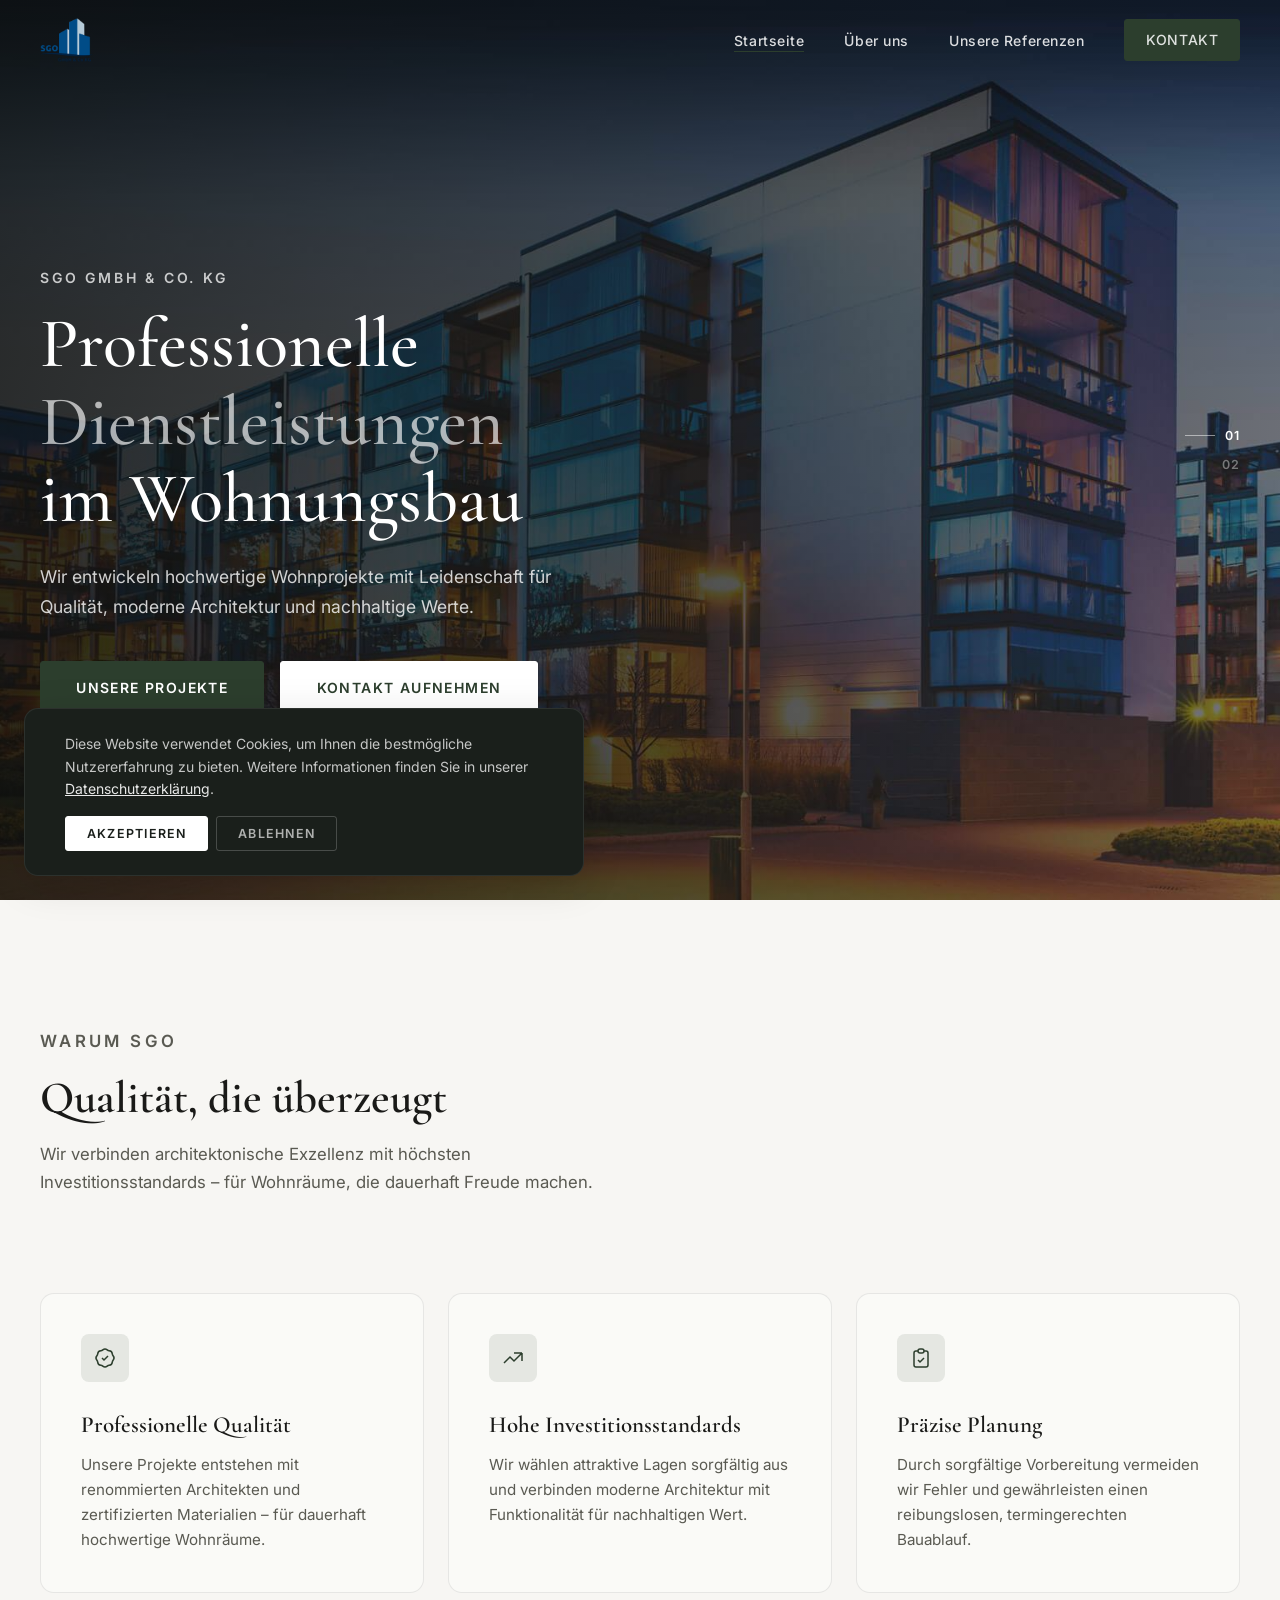
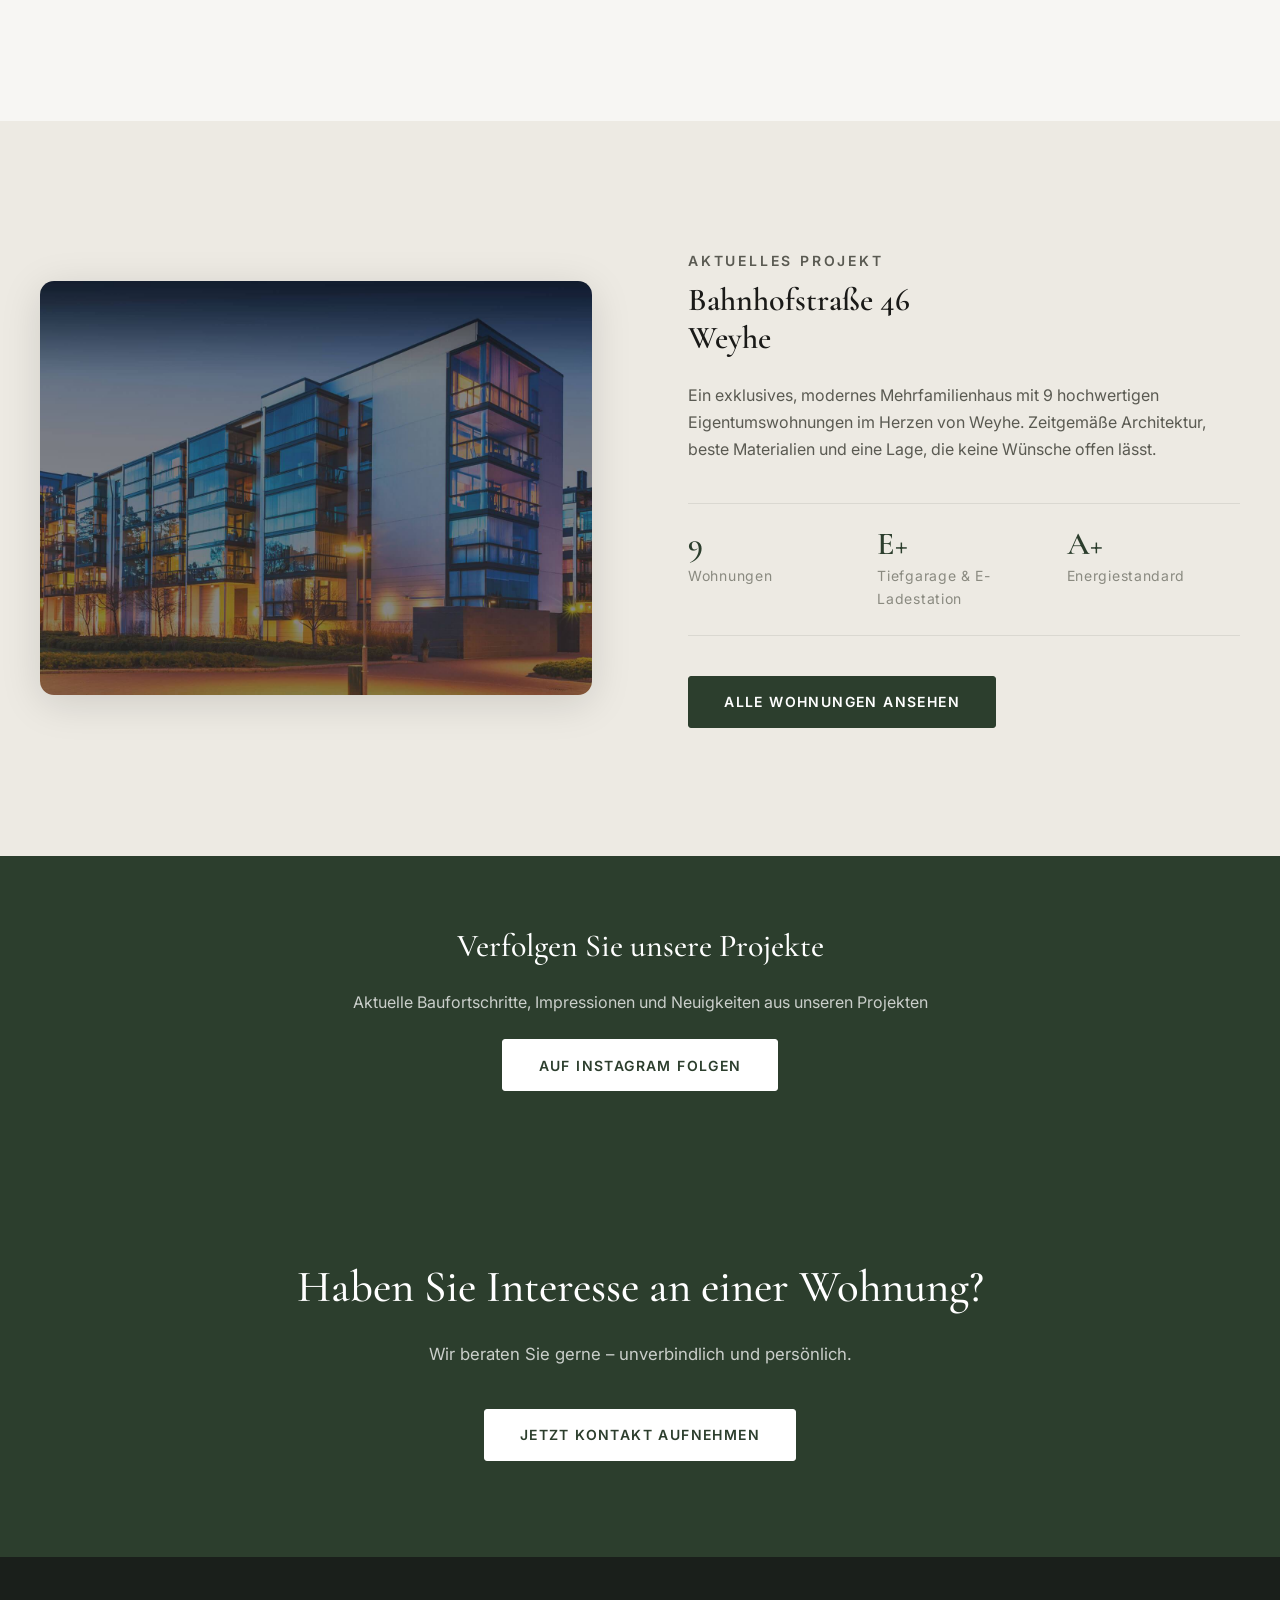
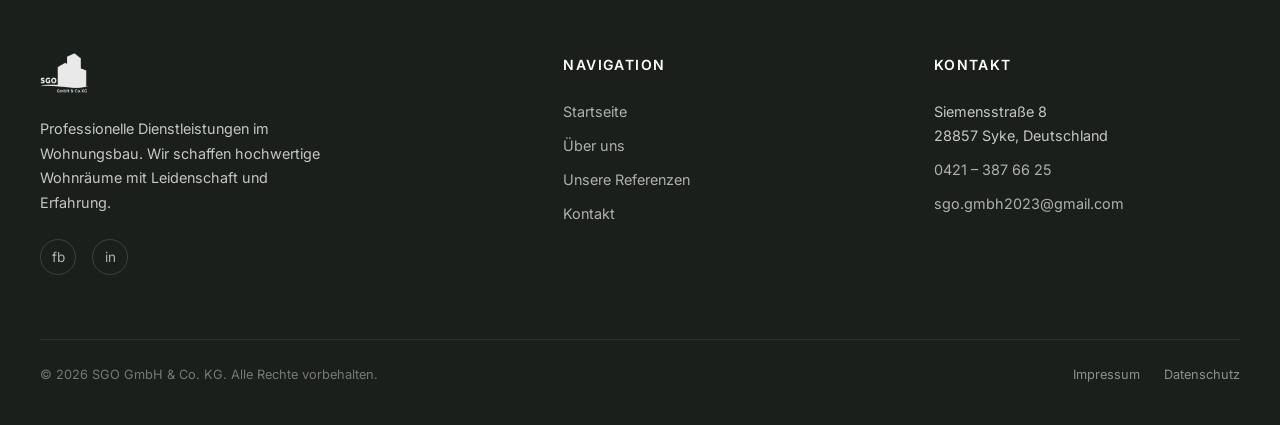
==== commit dfe5ae9c: "update: client feedback — remove EPA section, add building photo Replace team photo on Über uns with" ====
--- a/index.html
+++ b/index.html
@@ -131,23 +131,6 @@
     </div>
   </section>
 
-  <!-- Partner -->
-  <section class="partner">
-    <div class="container">
-      <div class="partner__inner reveal">
-        <div class="partner__logo">
-          <img src="assets/images/partner-epa.png" alt="EPA Investment – Partner von SGO GmbH" loading="lazy">
-        </div>
-        <div class="partner__divider"></div>
-        <div class="partner__text">
-          <p class="eyebrow">Unser Partner</p>
-          <h3>EPA Investment</h3>
-          <p>In enger Zusammenarbeit mit EPA Investment realisieren wir anspruchsvolle Investitionsprojekte und schaffen nachhaltige Werte für unsere Kunden.</p>
-        </div>
-      </div>
-    </div>
-  </section>
-
   <!-- Instagram CTA -->
   <section class="instagram-cta">
     <div class="container">
